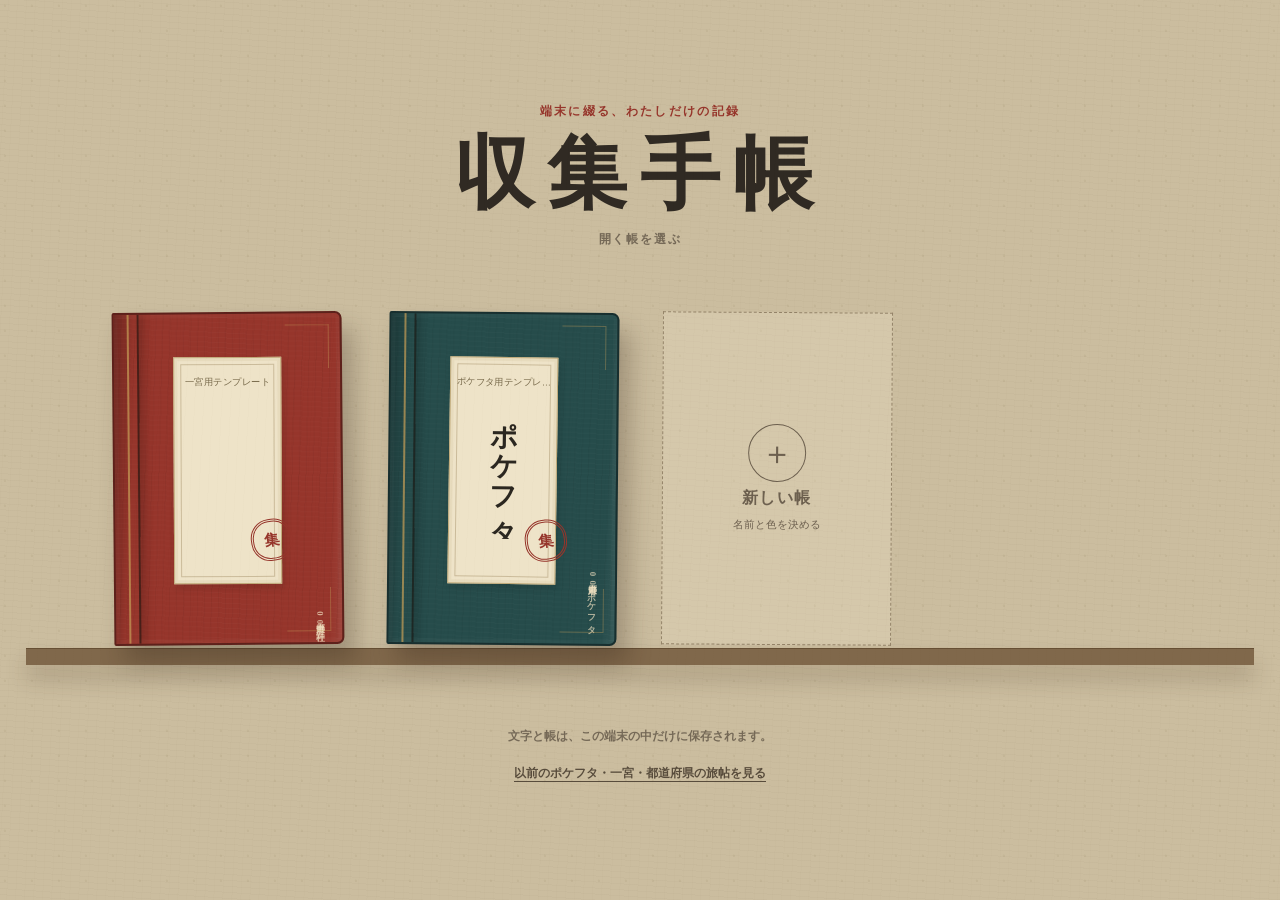
==== index.html @ 73f5164d "自由に作れる収集手帳機能を追加" ====
<!doctype html>
<html lang="ja">
<head>
  <meta charset="utf-8">
  <meta name="viewport" content="width=device-width, initial-scale=1">
  <meta name="theme-color" content="#5c4935">
  <meta name="description" content="好きな名前と色の帳を作り、写真と言葉を端末内に残す自分だけの収集手帳。">
  <title>わたしの収集手帳</title>
  <link rel="manifest" href="manifest.webmanifest">
  <link rel="icon" href="assets/icons/app-icon-192.png">
  <link rel="apple-touch-icon" href="assets/icons/apple-touch-icon.png">
  <link rel="stylesheet" href="assets/css/collection.css">
</head>
<body>
  <a class="skip-link" href="#app">本文へ</a>
  <main id="app" aria-live="polite"></main>
  <div id="dialog-root"></div>
  <noscript><p class="noscript-note">この収集手帳を使うにはJavaScriptを有効にしてください。</p></noscript>
  <script src="assets/js/library-data.js"></script>
  <script src="assets/js/library-db.js"></script>
  <script src="assets/js/library-app.js"></script>
  <script src="assets/js/pwa.js"></script>
</body>
</html>
---- assets/css/collection.css ----
@charset "UTF-8";

:root {
  --ink: #302a23;
  --muted: #756957;
  --paper: #f1e6ce;
  --paper-light: #fbf6e9;
  --ground: #cbbd9f;
  --red: #96352b;
  --line: rgba(78, 59, 34, .24);
  --serif: "Yu Mincho", "YuMincho", "Hiragino Mincho ProN", "HGS明朝E", serif;
  --sans: "Yu Gothic", "YuGothic", "Hiragino Kaku Gothic ProN", sans-serif;
}

*, *::before, *::after { box-sizing: border-box; }
html { min-width: 320px; -webkit-text-size-adjust: 100%; text-size-adjust: 100%; }
body {
  min-width: 320px;
  min-height: 100svh;
  margin: 0;
  overflow-x: hidden;
  color: var(--ink);
  background-color: var(--ground);
  background-image:
    repeating-linear-gradient(4deg, transparent 0 5px, rgba(64, 47, 25, .022) 5px 6px),
    radial-gradient(circle at 18% 23%, rgba(74, 50, 20, .055) 0 1px, transparent 1.5px);
  background-size: auto, 27px 25px;
  font-family: var(--sans);
  line-height: 1.75;
}
body::after {
  content: "";
  position: fixed;
  inset: 0;
  z-index: 20;
  pointer-events: none;
  opacity: .35;
  background: repeating-linear-gradient(93deg, transparent 0 8px, rgba(67, 47, 21, .018) 8px 9px);
}
a { color: inherit; -webkit-tap-highlight-color: transparent; }
button, input, textarea { font: inherit; }
button { color: inherit; -webkit-tap-highlight-color: transparent; }
img { max-width: 100%; }

.skip-link {
  position: fixed;
  z-index: 100;
  top: 8px;
  left: 8px;
  padding: .6rem 1rem;
  color: #fff;
  background: #302a23;
  transform: translateY(-140%);
}
.skip-link:focus { transform: none; }
.noscript-note { margin: 2rem; padding: 2rem; background: var(--paper); text-align: center; }

.shelf-page {
  min-height: 100svh;
  display: grid;
  align-content: center;
  gap: clamp(2.2rem, 5vw, 4rem);
  width: min(1180px, calc(100% - 36px));
  margin: auto;
  padding: clamp(2.2rem, 6vw, 5rem) 0;
}
.shelf-heading { text-align: center; }
.shelf-heading p { margin: 0 0 .4rem; color: var(--red); font: 700 .72rem var(--serif); letter-spacing: .2em; }
.shelf-heading h1 { margin: 0; font: 700 clamp(2.5rem, 7vw, 5rem)/1.2 var(--serif); letter-spacing: .16em; }
.shelf-heading span { display: block; margin-top: .6rem; color: var(--muted); font: 600 .76rem var(--serif); letter-spacing: .15em; }

.book-shelf {
  position: relative;
  display: grid;
  grid-template-columns: repeat(4, minmax(170px, 230px));
  justify-content: center;
  align-items: end;
  gap: clamp(1rem, 3.8vw, 2.8rem);
  padding-bottom: 1.2rem;
}
.book-shelf::after {
  content: "";
  position: absolute;
  z-index: -1;
  left: -2%;
  right: -2%;
  bottom: 0;
  height: 17px;
  background: #80684b;
  border-top: 1px solid rgba(65, 43, 21, .42);
  box-shadow: 0 14px 22px rgba(57, 39, 21, .22);
}
.shelf-book { display: block; text-decoration: none; transform: rotate(var(--tilt, -.5deg)); transition: transform .2s ease; }
.shelf-book:nth-child(even) { --tilt: .55deg; }
.shelf-book:hover, .shelf-book:focus-visible { outline: none; transform: translateY(-8px) rotate(0); }
.shelf-book:focus-visible .shelf-cover { outline: 3px solid var(--red); outline-offset: 5px; }
.shelf-cover {
  position: relative;
  aspect-ratio: .69;
  display: block;
  overflow: hidden;
  color: #eadcbd;
  background-color: var(--cover);
  background-image:
    linear-gradient(92deg, rgba(0,0,0,.28), transparent 9%, transparent 94%, rgba(255,255,255,.06)),
    repeating-linear-gradient(3deg, rgba(255,255,255,.018) 0 1px, transparent 1px 5px),
    repeating-linear-gradient(92deg, rgba(0,0,0,.04) 0 1px, transparent 1px 7px);
  border: 2px solid color-mix(in srgb, var(--cover), #000 38%);
  border-radius: 2px 7px 7px 2px;
  box-shadow: 11px 17px 25px rgba(45,33,20,.28), inset 0 0 0 4px rgba(255,255,255,.025);
}
.shelf-cover::before, .shelf-cover::after { content: ""; position: absolute; right: 11px; width: 44px; height: 44px; border-right: 1px solid rgba(197,159,91,.38); }
.shelf-cover::before { top: 11px; border-top: 1px solid rgba(197,159,91,.38); }
.shelf-cover::after { bottom: 11px; border-bottom: 1px solid rgba(197,159,91,.38); }
.shelf-binding { position: absolute; left: 13px; top: 0; bottom: 0; width: 12px; border-left: 2px solid rgba(196,157,87,.72); border-right: 2px solid rgba(25,19,15,.62); box-shadow: 5px 0 8px rgba(0,0,0,.16); }
.shelf-label {
  position: absolute;
  top: 13%;
  left: 50%;
  width: 48%;
  height: 69%;
  padding: 1rem .35rem .65rem;
  color: #2b2720;
  background: #eee3c8;
  border: 1px solid #bfa978;
  box-shadow: inset 0 0 0 3px rgba(157,125,66,.08), 2px 4px 7px rgba(0,0,0,.12);
  text-align: center;
  transform: translateX(-50%) rotate(.25deg);
}
.shelf-label::before { content: ""; position: absolute; inset: 6px; border: 1px solid rgba(121,92,46,.3); }
.shelf-label small { position: relative; z-index: 1; display: block; overflow: hidden; color: #766849; font-size: clamp(.42rem, .8vw, .58rem); letter-spacing: .05em; text-overflow: ellipsis; white-space: nowrap; }
.shelf-label strong { position: relative; z-index: 1; display: block; max-height: 70%; margin: .75rem auto 0; overflow: hidden; font: 700 clamp(1.15rem, 2.2vw, 1.7rem)/1.45 var(--serif); letter-spacing: .08em; writing-mode: vertical-rl; }
.shelf-label i { position: absolute; z-index: 2; right: -12px; bottom: 10%; width: 42px; aspect-ratio: 1; display: grid; place-items: center; color: var(--red); border: 3px double currentColor; border-radius: 46%; font: 800 .95rem var(--serif); transform: rotate(-8deg); }
.shelf-count { position: absolute; right: 1rem; bottom: 1rem; color: rgba(240,224,192,.72); font: 600 .55rem var(--serif); letter-spacing: .08em; writing-mode: vertical-rl; }

.new-book {
  width: 100%;
  aspect-ratio: .69;
  display: grid;
  place-content: center;
  justify-items: center;
  gap: .35rem;
  padding: 1rem;
  color: #6d604f;
  background: rgba(238,226,201,.28);
  border: 1px dashed rgba(80,60,35,.48);
  cursor: pointer;
  transform: rotate(.35deg);
}
.new-book:hover, .new-book:focus-visible { color: var(--red); background: rgba(238,226,201,.55); outline: 2px solid var(--red); outline-offset: 4px; }
.new-book > span { display: grid; place-items: center; width: 58px; aspect-ratio: 1; border: 1px solid currentColor; border-radius: 50%; font: 300 2rem/1 var(--sans); }
.new-book strong { font: 700 1rem var(--serif); letter-spacing: .1em; }
.new-book small { font-size: .66rem; }
.shelf-foot { display: grid; justify-items: center; gap: .5rem; text-align: center; }
.shelf-foot p { margin: 0; color: var(--muted); font: 600 .72rem var(--serif); }
.shelf-foot a { min-height: 44px; display: inline-flex; align-items: center; color: #584c3c; font: 700 .74rem var(--serif); text-underline-offset: .35em; }

.paper-shell {
  position: relative;
  width: min(1120px, calc(100% - 36px));
  min-height: calc(100svh - 70px);
  margin: 35px auto;
  overflow: hidden;
  background-color: var(--paper);
  background-image:
    linear-gradient(90deg, rgba(66,49,27,.1), transparent 4%, transparent 96%, rgba(66,49,27,.06)),
    radial-gradient(circle at 13% 19%, rgba(76,54,26,.055) 0 1px, transparent 1.5px);
  background-size: auto, 25px 23px;
  border: 1px solid rgba(76,54,27,.28);
  box-shadow: 0 22px 52px rgba(52,37,20,.18);
  transform-origin: left center;
  animation: page-in .4s ease-out both;
}
.paper-shell::after { content: ""; position: absolute; right: 8px; top: 0; bottom: 0; width: 3px; border-right: 1px solid rgba(86,65,35,.28); border-left: 1px solid rgba(255,255,255,.45); pointer-events: none; }
.page-binding { position: absolute; z-index: 3; left: 14px; top: 0; bottom: 0; width: 13px; border-right: 1px solid rgba(74,53,29,.17); box-shadow: 6px 0 13px rgba(67,48,26,.08); pointer-events: none; }
@keyframes page-in { from { opacity: 0; transform: translateX(3%) rotateY(-7deg); } to { opacity: 1; transform: none; } }

.folio-page { min-height: calc(100svh - 70px); padding-bottom: 3rem; }
.folio-head { padding: clamp(2.2rem,6vw,4.7rem) clamp(1.5rem,7vw,5rem) clamp(1.8rem,4vw,2.8rem); border-bottom: 1px dashed var(--line); }
.folio-nav { min-height: 44px; display: flex; align-items: center; justify-content: space-between; gap: 1rem; margin-bottom: clamp(2rem,5vw,3.5rem); }
.folio-back { min-height: 44px; display: inline-flex; align-items: center; color: var(--muted); font: 700 .72rem var(--serif); letter-spacing: .12em; text-decoration: none; }
.folio-back:hover { text-decoration: underline; text-underline-offset: .3em; }
.folio-actions { display: flex; flex-wrap: wrap; justify-content: flex-end; gap: .65rem; }
.folio-actions button { min-height: 40px; padding: .3rem .6rem; color: var(--muted); background: transparent; border: 0; text-decoration: underline; text-underline-offset: .25em; cursor: pointer; }
.folio-title-row { display: grid; grid-template-columns: 1fr auto; align-items: end; gap: 2rem; }
.eyebrow { margin: 0 0 .55rem; color: var(--book-color, var(--red)); font-size: .73rem; font-weight: 700; letter-spacing: .17em; }
.folio-head h1, .detail-editor h1 { margin: 0; font: 700 clamp(2.5rem,7vw,5.2rem)/1.25 var(--serif); letter-spacing: .07em; }
.page-intro { max-width: 36rem; margin: 1rem 0 0; color: var(--muted); font-family: var(--serif); }
.page-seal { width: 76px; aspect-ratio: 1; display: grid; place-items: center; color: var(--book-color, var(--red)); border: 4px double currentColor; border-radius: 46% 51% 45% 52%; font: 800 1.7rem var(--serif); transform: rotate(-8deg); opacity: .82; }
.folio-body { padding: clamp(2rem,6vw,4.5rem) clamp(1.2rem,7vw,5rem); }

.map-spread { display: grid; grid-template-columns: minmax(300px,.95fr) minmax(280px,.75fr); align-items: center; gap: clamp(2rem,7vw,5rem); padding: 2rem clamp(1.2rem,7vw,5rem) 4rem; }
.map-sheet { margin: 0; padding: 1.1rem 1.1rem 1.5rem; background: rgba(255,252,242,.58); border: 1px solid var(--line); box-shadow: 3px 6px 13px rgba(64,45,24,.09); transform: rotate(-.45deg); }
.map-graphic { position: relative; width: min(100%,410px); margin: auto; }
.map-graphic > img { display: block; width: 100%; height: auto; filter: sepia(.32) saturate(.62) contrast(.95); }
.map-sheet figcaption { margin-top: .8rem; color: var(--muted); font: 600 .72rem/1.7 var(--serif); text-align: center; }
.map-hit { position: absolute; z-index: 2; min-width: 3rem; padding: .16rem .38rem; color: #fff9e9; background: color-mix(in srgb, var(--book-color), #000 10%); border: 1px solid rgba(255,255,255,.6); font: 700 .58rem var(--serif); text-align: center; text-decoration: none; transform: translate(-50%,-50%) rotate(-2deg); }
.map-hit:hover, .map-hit:focus-visible { background: var(--red); outline: 2px solid var(--paper-light); outline-offset: 2px; }
.map-hit-hokkaido { left: 82%; top: 16%; }
.map-hit-tohoku { left: 68%; top: 42%; }
.map-hit-kanto { left: 65%; top: 61%; }
.map-hit-chubu { left: 49%; top: 59%; }
.map-hit-kinki { left: 38%; top: 67%; }
.map-hit-chugoku { left: 24%; top: 65%; }
.map-hit-shikoku { left: 31%; top: 77%; }
.map-hit-kyushu { left: 12%; top: 78%; }
.region-index { border-top: 1px solid var(--line); }
.region-index-title { margin: 0; padding: 0 0 .7rem; color: var(--muted); font: 700 .72rem var(--serif); letter-spacing: .18em; }
.region-index a { min-height: 58px; display: grid; grid-template-columns: 2rem 1fr auto; align-items: center; gap: .75rem; border-bottom: 1px solid var(--line); text-decoration: none; }
.region-index a > span { color: var(--book-color); font: 700 .72rem var(--serif); }
.region-index strong { font: 700 1rem var(--serif); letter-spacing: .08em; }
.region-index small { color: var(--muted); font-size: .7rem; }

.prefecture-grid { display: grid; grid-template-columns: repeat(3,minmax(0,1fr)); gap: 1rem; }
.prefecture-ticket { position: relative; min-height: 82px; display: flex; align-items: center; justify-content: space-between; gap: .7rem; padding: .85rem 1rem; background: rgba(255,252,243,.5); border: 1px solid var(--line); text-decoration: none; }
.prefecture-ticket::before, .prefecture-ticket::after { content: ""; position: absolute; top: 50%; width: 10px; aspect-ratio: 1; background: var(--paper); border-radius: 50%; transform: translateY(-50%); }
.prefecture-ticket::before { left: -5px; }
.prefecture-ticket::after { right: -5px; }
.prefecture-ticket strong { font: 700 1.05rem var(--serif); letter-spacing: .06em; }
.prefecture-ticket span { color: var(--muted); font-size: .7rem; white-space: nowrap; }
.prefecture-ticket.has-record { border-left: 4px solid var(--book-color); }
.prefecture-ticket.has-record span { color: var(--book-color); font-weight: 700; }
.page-command { display: flex; justify-content: flex-end; margin-bottom: 1.4rem; }
.primary-button { min-height: 48px; padding: .72rem 1.15rem; color: #fff9eb; background: var(--book-color, #4d463b); border: 1px solid color-mix(in srgb, var(--book-color, #4d463b), #000 28%); border-radius: 2px; font-weight: 700; letter-spacing: .06em; cursor: pointer; }
.primary-button:hover, .primary-button:focus-visible { filter: brightness(.92); outline: 2px solid var(--red); outline-offset: 3px; }

.entry-grid { display: grid; grid-template-columns: repeat(2,minmax(0,1fr)); gap: clamp(1.3rem,4vw,2.5rem); }
.entry-card { padding: .75rem .75rem 1.15rem; background: rgba(255,252,243,.6); border: 1px solid var(--line); box-shadow: 2px 6px 12px rgba(58,42,22,.09); transform: rotate(var(--tilt,-.25deg)); }
.entry-card:nth-child(even) { --tilt: .3deg; }
.entry-card a { text-decoration: none; }
.entry-photo { position: relative; aspect-ratio: 4/3; display: grid; place-items: center; overflow: hidden; color: #746957; background: #ddd0b5; border: 1px solid rgba(74,56,34,.18); font: 700 .76rem var(--serif); text-align: center; }
.entry-photo::before { content: "写"; width: 44px; aspect-ratio: 1; display: grid; place-items: center; margin-right: .55rem; border: 1px solid currentColor; border-radius: 50%; }
.entry-photo.has-photo::before { display: none; }
.entry-photo img { width: 100%; height: 100%; object-fit: cover; }
.entry-card-copy { padding: .9rem .45rem 0; }
.entry-card-copy p { margin: 0 0 .22rem; color: var(--book-color); font-size: .68rem; font-weight: 700; letter-spacing: .1em; }
.entry-card-copy h2 { margin: 0; font: 700 1.3rem/1.45 var(--serif); letter-spacing: .05em; }
.entry-card-copy time { display: block; margin-top: .5rem; color: var(--muted); font-size: .72rem; }
.empty-note { grid-column: 1/-1; margin: 0; padding: 4rem 1rem; color: var(--muted); border: 1px dashed var(--line); font-family: var(--serif); text-align: center; }

.detail-book-page { width: min(1080px,calc(100% - 36px)); }
.detail-page { min-height: calc(100svh - 70px); display: grid; grid-template-columns: minmax(0,1.08fr) minmax(340px,.92fr); }
.detail-photo-panel { position: relative; padding: clamp(1.4rem,5vw,3.6rem); border-right: 1px solid var(--line); }
.detail-photo-panel > .folio-back { margin-bottom: 2rem; }
.detail-photo-frame { position: relative; aspect-ratio: 4/3; display: grid; place-items: center; overflow: hidden; background: #ddd0b5; border: 1px solid rgba(74,56,34,.18); box-shadow: 0 14px 28px rgba(55,41,23,.15); transform: rotate(-.35deg); }
.detail-photo-frame img { width: 100%; height: 100%; object-fit: contain; background: #cfc1a4; }
.detail-photo-empty { display: grid; justify-items: center; gap: .35rem; padding: 1rem; color: #746957; font-family: var(--serif); text-align: center; }
.detail-photo-empty > span { width: 54px; aspect-ratio: 1; display: grid; place-items: center; border: 1px solid currentColor; border-radius: 50%; font-size: 1.2rem; }
.detail-photo-empty small { color: #948673; font-family: var(--sans); }
.photo-tape { position: absolute; z-index: 4; top: 5.5rem; left: 50%; width: 90px; height: 28px; background: rgba(218,196,151,.74); box-shadow: 0 1px 2px rgba(48,34,18,.13); transform: translateX(-50%) rotate(2deg); }
.photo-controls { display: flex; flex-wrap: wrap; gap: .55rem; margin-top: 1.2rem; }
.photo-controls button { min-height: 44px; padding: .55rem .75rem; background: rgba(255,252,243,.48); border: 1px solid var(--line); cursor: pointer; }
.storage-note { margin: .8rem 0 0; color: var(--muted); font-size: .68rem; line-height: 1.7; }
.detail-editor { padding: clamp(2rem,5vw,4rem) clamp(1.5rem,5vw,3.5rem); }
.entry-form { display: grid; gap: 1.25rem; }
.entry-form label { display: grid; gap: .35rem; }
.entry-form label > span { color: var(--muted); font: 700 .7rem var(--serif); letter-spacing: .1em; }
.entry-form input, .entry-form textarea { width: 100%; padding: .72rem .2rem; color: var(--ink); background: transparent; border: 0; border-bottom: 1px solid rgba(72,55,33,.35); border-radius: 0; outline: none; }
.entry-form input:focus, .entry-form textarea:focus { border-color: var(--book-color); box-shadow: 0 2px 0 color-mix(in srgb, var(--book-color), transparent 65%); }
.entry-form input[name="title"] { font: 700 clamp(1.8rem,4vw,2.7rem)/1.35 var(--serif); }
.entry-form textarea { min-height: 13rem; padding: 1rem; resize: vertical; background-image: repeating-linear-gradient(to bottom, transparent 0 2rem, rgba(89,70,43,.18) calc(2rem + 1px)); line-height: calc(2rem + 1px); }
.save-status { min-height: 1.5rem; margin: 0; color: var(--muted); font-size: .68rem; }
.delete-entry { min-height: 44px; margin-top: 2rem; padding: .5rem 0; color: #864139; background: transparent; border: 0; text-decoration: underline; text-underline-offset: .3em; cursor: pointer; }
.danger-link { color: #864139 !important; }

.book-dialog { width: min(620px,calc(100% - 24px)); max-height: calc(100svh - 24px); padding: 0; color: var(--ink); background: transparent; border: 0; overflow: visible; }
.book-dialog::backdrop { background: rgba(45,35,24,.58); backdrop-filter: blur(2px); }
.dialog-sheet { position: relative; max-height: calc(100svh - 24px); overflow-y: auto; padding: clamp(1.5rem,5vw,3rem); background-color: var(--paper); background-image: radial-gradient(circle at 12% 17%, rgba(76,54,26,.06) 0 1px, transparent 1.5px); background-size: 25px 23px; border: 1px solid #9b8562; box-shadow: 0 24px 60px rgba(30,23,15,.35); }
.dialog-sheet h2 { margin: 0 0 2rem; font: 700 clamp(1.7rem,5vw,2.6rem)/1.35 var(--serif); letter-spacing: .05em; }
.dialog-close { position: absolute; top: .8rem; right: .8rem; width: 44px; height: 44px; color: var(--muted); background: transparent; border: 0; font-size: 1.5rem; cursor: pointer; }
.dialog-field { display: grid; gap: .45rem; margin-bottom: 1.3rem; }
.dialog-field > span, .color-field legend { color: var(--muted); font: 700 .72rem var(--serif); letter-spacing: .1em; }
.dialog-field input { min-height: 48px; padding: .65rem .75rem; background: rgba(255,252,243,.58); border: 1px solid var(--line); }
.color-field { margin: 1.8rem 0; padding: 0; border: 0; }
.color-grid { display: grid; grid-template-columns: repeat(8,1fr); gap: .65rem; margin-top: .75rem; }
.color-grid label { cursor: pointer; }
.color-grid input { position: absolute; opacity: 0; pointer-events: none; }
.color-grid span { position: relative; display: block; aspect-ratio: 1; background: var(--swatch); border: 2px solid rgba(40,31,22,.24); border-radius: 50%; box-shadow: inset 0 0 0 3px rgba(255,255,255,.08); }
.color-grid b { position: absolute; width: 1px; height: 1px; overflow: hidden; clip: rect(0 0 0 0); }
.color-grid input:checked + span { outline: 3px double #f2e6cb; outline-offset: -7px; box-shadow: 0 0 0 3px #40372c; }
.color-grid input:focus-visible + span { outline: 3px solid var(--red); outline-offset: 3px; }
.dialog-submit { width: 100%; margin-top: .5rem; }
.missing-page { min-height: calc(100svh - 70px); display: grid; place-content: center; justify-items: center; gap: 1rem; padding: 2rem; text-align: center; }
.missing-page h1 { margin: 0; font: 700 clamp(1.5rem,5vw,2.5rem) var(--serif); }
.missing-page a { min-height: 44px; display: inline-flex; align-items: center; text-underline-offset: .3em; }

@media (max-width: 900px) {
  .book-shelf { grid-template-columns: repeat(3,minmax(150px,220px)); }
  .map-spread { grid-template-columns: 1fr; }
  .map-graphic { width: min(100%,430px); }
  .detail-page { grid-template-columns: 1fr; }
  .detail-photo-panel { border-right: 0; border-bottom: 1px solid var(--line); }
}

@media (max-width: 680px) {
  html { font-size: clamp(18px,4.8vw,20px); }
  .shelf-page { width: calc(100% - 20px); align-content: start; gap: 2.2rem; padding: 2rem 0 3rem; }
  .shelf-heading p { font-size: .74rem; letter-spacing: .12em; }
  .shelf-heading h1 { font-size: clamp(2.35rem,12vw,3.4rem); }
  .book-shelf { grid-template-columns: repeat(2,minmax(0,1fr)); gap: 1rem .8rem; }
  .shelf-label { width: 52%; padding-top: .7rem; }
  .shelf-label small { font-size: .48rem; }
  .shelf-label strong { font-size: clamp(1.05rem,5vw,1.4rem); }
  .shelf-count { right: .65rem; bottom: .65rem; font-size: .5rem; }
  .new-book strong { font-size: .9rem; }
  .new-book small { font-size: .62rem; }
  .shelf-foot p, .shelf-foot a { font-size: .78rem; }

  .paper-shell, .detail-book-page { width: calc(100% - 8px); min-height: calc(100svh - 8px); margin: 4px auto 22px; }
  .page-binding { display: none; }
  .folio-page { min-height: calc(100svh - 8px); }
  .folio-head { padding: 1.55rem 1rem 1.4rem; }
  .folio-nav { align-items: flex-start; margin-bottom: 1.6rem; }
  .folio-back { font-size: .82rem; }
  .folio-actions { display: grid; justify-items: end; gap: .1rem; }
  .folio-actions button { min-height: 34px; padding: .15rem; font-size: .72rem; }
  .folio-title-row { grid-template-columns: 1fr; }
  .folio-head h1 { overflow-wrap: anywhere; font-size: clamp(2.25rem,11vw,3.4rem); }
  .page-seal { display: none; }
  .eyebrow { font-size: .8rem; }
  .page-intro { font-size: .95rem; line-height: 1.85; }
  .folio-body { padding: 1.45rem .8rem 3rem; }
  .map-spread { padding: 1rem .7rem 3rem; }
  .map-sheet { padding: .75rem .4rem 1rem; }
  .map-hit { min-width: 3.2rem; min-height: 32px; display: grid; place-items: center; font-size: .68rem; }
  .map-sheet figcaption, .region-index-title { font-size: .78rem; }
  .region-index { padding: 0 .45rem; }
  .region-index a { min-height: 62px; }
  .region-index strong { font-size: 1.05rem; }
  .region-index small { font-size: .78rem; }
  .prefecture-grid { grid-template-columns: repeat(2,minmax(0,1fr)); gap: .7rem; }
  .prefecture-ticket { min-height: 84px; padding: .6rem .7rem; }
  .prefecture-ticket strong { font-size: 1rem; }
  .prefecture-ticket span { font-size: .72rem; }
  .page-command { justify-content: stretch; }
  .page-command .primary-button { width: 100%; }
  .entry-grid { grid-template-columns: 1fr; }
  .entry-card-copy p, .entry-card-copy time { font-size: .8rem; }
  .entry-card-copy h2 { font-size: 1.35rem; }
  .detail-photo-panel { padding: 1.25rem .8rem 1.5rem; }
  .detail-photo-panel > .folio-back { margin-bottom: 1.5rem; }
  .photo-tape { top: 4.8rem; }
  .photo-controls { display: grid; grid-template-columns: 1fr; }
  .photo-controls button { font-size: .86rem; }
  .storage-note { font-size: .78rem; }
  .detail-editor { padding: 2rem 1rem 3rem; }
  .entry-form label > span, .save-status { font-size: .78rem; }
  .entry-form input[name="title"] { font-size: 1.8rem; }
  .book-dialog { width: calc(100% - 12px); max-height: calc(100svh - 12px); }
  .dialog-sheet { max-height: calc(100svh - 12px); padding: 1.5rem 1rem 2rem; }
  .dialog-sheet h2 { padding-right: 2.5rem; font-size: 1.75rem; }
  .color-grid { grid-template-columns: repeat(4,1fr); gap: .8rem; }
}

@media (max-width: 380px) {
  .shelf-label small { display: none; }
  .shelf-label strong { margin-top: .25rem; }
  .prefecture-grid { grid-template-columns: 1fr; }
}

@media (prefers-reduced-motion: reduce) {
  *, *::before, *::after { scroll-behavior: auto !important; animation-duration: .01ms !important; animation-iteration-count: 1 !important; transition-duration: .01ms !important; }
}
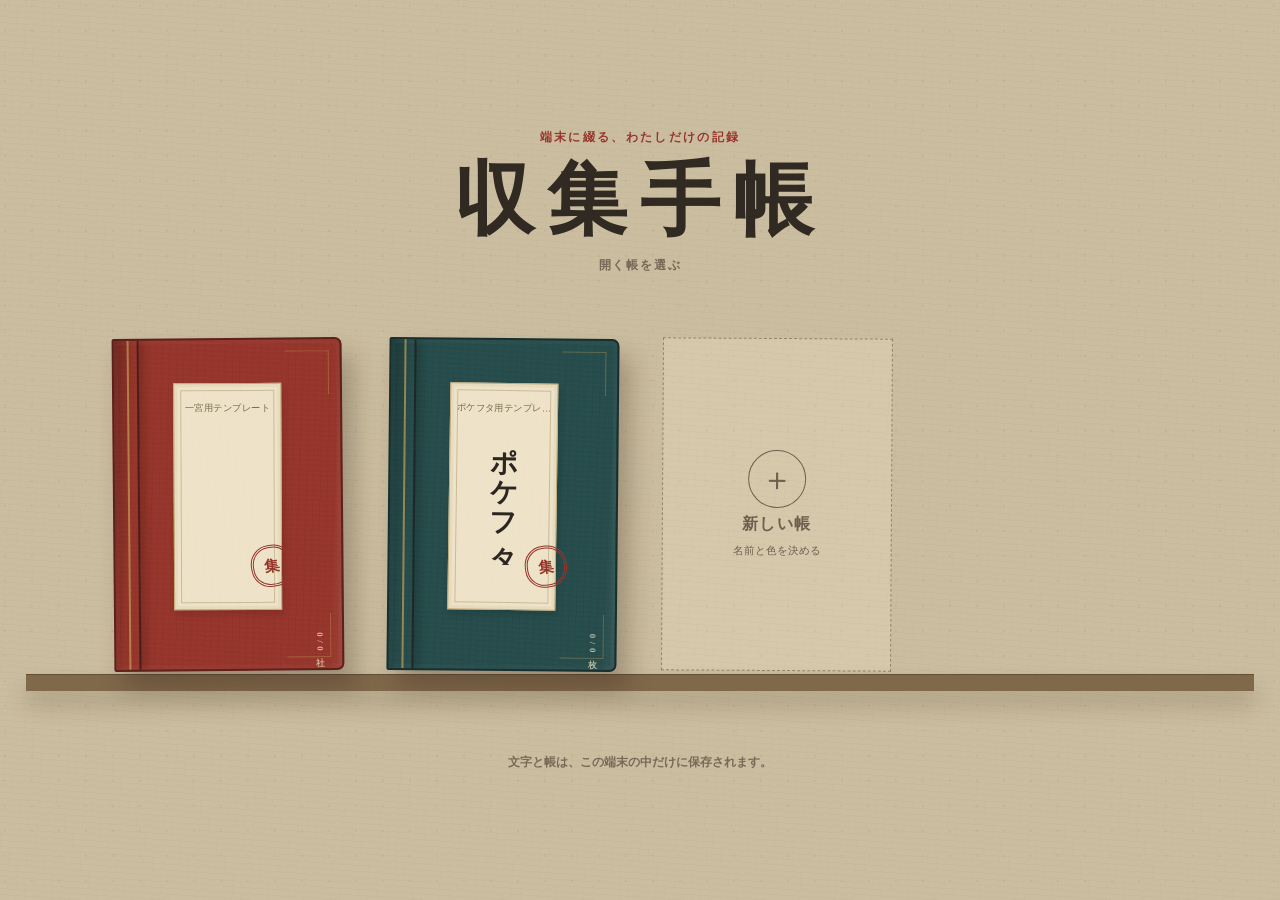
==== commit c9bf252e: "PWA修正" ====
--- a/index.html
+++ b/index.html
@@ -16,6 +16,9 @@
   <main id="app" aria-live="polite"></main>
   <div id="dialog-root"></div>
   <noscript><p class="noscript-note">この収集手帳を使うにはJavaScriptを有効にしてください。</p></noscript>
+  <script src="assets/js/data.js"></script>
+  <script src="assets/js/official-spots.js"></script>
+  <script src="ichinomiya/assets/js/data.js"></script>
   <script src="assets/js/library-data.js"></script>
   <script src="assets/js/library-db.js"></script>
   <script src="assets/js/library-app.js"></script>
--- a/assets/css/collection.css
+++ b/assets/css/collection.css
@@ -94,7 +94,7 @@
 .shelf-book:nth-child(even) { --tilt: .55deg; }
 .shelf-book:hover, .shelf-book:focus-visible { outline: none; transform: translateY(-8px) rotate(0); }
 .shelf-book:focus-visible .shelf-cover { outline: 3px solid var(--red); outline-offset: 5px; }
-.shelf-cover {
+.shelf-cover, .book-cover-object {
   position: relative;
   aspect-ratio: .69;
   display: block;
@@ -109,9 +109,9 @@
   border-radius: 2px 7px 7px 2px;
   box-shadow: 11px 17px 25px rgba(45,33,20,.28), inset 0 0 0 4px rgba(255,255,255,.025);
 }
-.shelf-cover::before, .shelf-cover::after { content: ""; position: absolute; right: 11px; width: 44px; height: 44px; border-right: 1px solid rgba(197,159,91,.38); }
-.shelf-cover::before { top: 11px; border-top: 1px solid rgba(197,159,91,.38); }
-.shelf-cover::after { bottom: 11px; border-bottom: 1px solid rgba(197,159,91,.38); }
+.shelf-cover::before, .shelf-cover::after, .book-cover-object::before, .book-cover-object::after { content: ""; position: absolute; right: 11px; width: 44px; height: 44px; border-right: 1px solid rgba(197,159,91,.38); }
+.shelf-cover::before, .book-cover-object::before { top: 11px; border-top: 1px solid rgba(197,159,91,.38); }
+.shelf-cover::after, .book-cover-object::after { bottom: 11px; border-bottom: 1px solid rgba(197,159,91,.38); }
 .shelf-binding { position: absolute; left: 13px; top: 0; bottom: 0; width: 12px; border-left: 2px solid rgba(196,157,87,.72); border-right: 2px solid rgba(25,19,15,.62); box-shadow: 5px 0 8px rgba(0,0,0,.16); }
 .shelf-label {
   position: absolute;
@@ -154,6 +154,15 @@
 .shelf-foot { display: grid; justify-items: center; gap: .5rem; text-align: center; }
 .shelf-foot p { margin: 0; color: var(--muted); font: 600 .72rem var(--serif); }
 .shelf-foot a { min-height: 44px; display: inline-flex; align-items: center; color: #584c3c; font: 700 .74rem var(--serif); text-underline-offset: .35em; }
+
+.book-cover-page { min-height: 100svh; display: grid; grid-template-rows: auto 1fr auto; justify-items: center; gap: 1.5rem; padding: clamp(1.2rem,4vw,2.5rem); }
+.book-cover-back { min-height: 44px; display: inline-flex; align-items: center; justify-self: start; color: #584c3c; font: 700 .76rem var(--serif); letter-spacing: .1em; text-underline-offset: .3em; }
+.book-cover-object { width: min(310px,68vw); align-self: center; animation: cover-in .45s ease-out both; }
+@keyframes cover-in { from { opacity: 0; transform: translateY(16px) rotateY(-8deg); } to { opacity: 1; transform: rotate(-.25deg); } }
+.book-cover-actions { display: flex; flex-wrap: wrap; align-items: center; justify-content: center; gap: .55rem 1rem; }
+.book-open-button { min-height: 50px; display: inline-flex; align-items: center; padding: .65rem 1.4rem; color: #fff9eb; background: var(--book-color); border: 1px solid color-mix(in srgb, var(--book-color), #000 30%); text-decoration: none; font: 700 .88rem var(--serif); letter-spacing: .12em; }
+.book-cover-actions button { min-height: 44px; padding: .45rem .25rem; color: #584c3c; background: transparent; border: 0; text-decoration: underline; text-underline-offset: .3em; cursor: pointer; }
+.book-open-button:hover, .book-open-button:focus-visible { filter: brightness(.92); outline: 2px solid var(--red); outline-offset: 3px; }
 
 .paper-shell {
   position: relative;
@@ -227,6 +236,9 @@
 .entry-grid { display: grid; grid-template-columns: repeat(2,minmax(0,1fr)); gap: clamp(1.3rem,4vw,2.5rem); }
 .entry-card { padding: .75rem .75rem 1.15rem; background: rgba(255,252,243,.6); border: 1px solid var(--line); box-shadow: 2px 6px 12px rgba(58,42,22,.09); transform: rotate(var(--tilt,-.25deg)); }
 .entry-card:nth-child(even) { --tilt: .3deg; }
+.entry-card.is-unvisited { box-shadow: 2px 5px 10px rgba(58,42,22,.06); }
+.entry-card.is-unvisited .entry-photo { filter: saturate(.55); }
+.entry-card.is-visited { border-left: 4px solid var(--book-color); }
 .entry-card a { text-decoration: none; }
 .entry-photo { position: relative; aspect-ratio: 4/3; display: grid; place-items: center; overflow: hidden; color: #746957; background: #ddd0b5; border: 1px solid rgba(74,56,34,.18); font: 700 .76rem var(--serif); text-align: center; }
 .entry-photo::before { content: "写"; width: 44px; aspect-ratio: 1; display: grid; place-items: center; margin-right: .55rem; border: 1px solid currentColor; border-radius: 50%; }
@@ -235,6 +247,7 @@
 .entry-card-copy { padding: .9rem .45rem 0; }
 .entry-card-copy p { margin: 0 0 .22rem; color: var(--book-color); font-size: .68rem; font-weight: 700; letter-spacing: .1em; }
 .entry-card-copy h2 { margin: 0; font: 700 1.3rem/1.45 var(--serif); letter-spacing: .05em; }
+.entry-address { display: block; margin-top: .4rem; color: var(--muted); font-size: .68rem; line-height: 1.55; overflow-wrap: anywhere; }
 .entry-card-copy time { display: block; margin-top: .5rem; color: var(--muted); font-size: .72rem; }
 .empty-note { grid-column: 1/-1; margin: 0; padding: 4rem 1rem; color: var(--muted); border: 1px dashed var(--line); font-family: var(--serif); text-align: center; }
 
@@ -252,12 +265,19 @@
 .photo-controls button { min-height: 44px; padding: .55rem .75rem; background: rgba(255,252,243,.48); border: 1px solid var(--line); cursor: pointer; }
 .storage-note { margin: .8rem 0 0; color: var(--muted); font-size: .68rem; line-height: 1.7; }
 .detail-editor { padding: clamp(2rem,5vw,4rem) clamp(1.5rem,5vw,3.5rem); }
+.catalog-meta { display: grid; gap: .18rem; margin: -.15rem 0 1.4rem; color: var(--ink); font-family: var(--serif); }
+.catalog-meta strong { color: var(--muted); font-size: .68rem; letter-spacing: .1em; }
+.catalog-meta small { color: var(--muted); font: .68rem/1.6 var(--sans); }
+.entry-card ruby rt, .catalog-meta ruby rt { font-size: .48em; }
 .entry-form { display: grid; gap: 1.25rem; }
 .entry-form label { display: grid; gap: .35rem; }
 .entry-form label > span { color: var(--muted); font: 700 .7rem var(--serif); letter-spacing: .1em; }
 .entry-form input, .entry-form textarea { width: 100%; padding: .72rem .2rem; color: var(--ink); background: transparent; border: 0; border-bottom: 1px solid rgba(72,55,33,.35); border-radius: 0; outline: none; }
 .entry-form input:focus, .entry-form textarea:focus { border-color: var(--book-color); box-shadow: 0 2px 0 color-mix(in srgb, var(--book-color), transparent 65%); }
 .entry-form input[name="title"] { font: 700 clamp(1.8rem,4vw,2.7rem)/1.35 var(--serif); }
+.entry-form .visit-field { min-height: 52px; display: flex; align-items: center; gap: .75rem; padding: .65rem .8rem; background: rgba(255,252,243,.5); border: 1px solid var(--line); cursor: pointer; }
+.entry-form .visit-field input { width: 1.25rem; height: 1.25rem; margin: 0; accent-color: var(--book-color); }
+.entry-form .visit-field > span { color: var(--book-color); font-size: .88rem; letter-spacing: .05em; }
 .entry-form textarea { min-height: 13rem; padding: 1rem; resize: vertical; background-image: repeating-linear-gradient(to bottom, transparent 0 2rem, rgba(89,70,43,.18) calc(2rem + 1px)); line-height: calc(2rem + 1px); }
 .save-status { min-height: 1.5rem; margin: 0; color: var(--muted); font-size: .68rem; }
 .delete-entry { min-height: 44px; margin-top: 2rem; padding: .5rem 0; color: #864139; background: transparent; border: 0; text-decoration: underline; text-underline-offset: .3em; cursor: pointer; }
@@ -280,6 +300,7 @@
 .color-grid input:checked + span { outline: 3px double #f2e6cb; outline-offset: -7px; box-shadow: 0 0 0 3px #40372c; }
 .color-grid input:focus-visible + span { outline: 3px solid var(--red); outline-offset: 3px; }
 .dialog-submit { width: 100%; margin-top: .5rem; }
+.dialog-submit:disabled { opacity: .55; cursor: wait; }
 .missing-page { min-height: calc(100svh - 70px); display: grid; place-content: center; justify-items: center; gap: 1rem; padding: 2rem; text-align: center; }
 .missing-page h1 { margin: 0; font: 700 clamp(1.5rem,5vw,2.5rem) var(--serif); }
 .missing-page a { min-height: 44px; display: inline-flex; align-items: center; text-underline-offset: .3em; }
